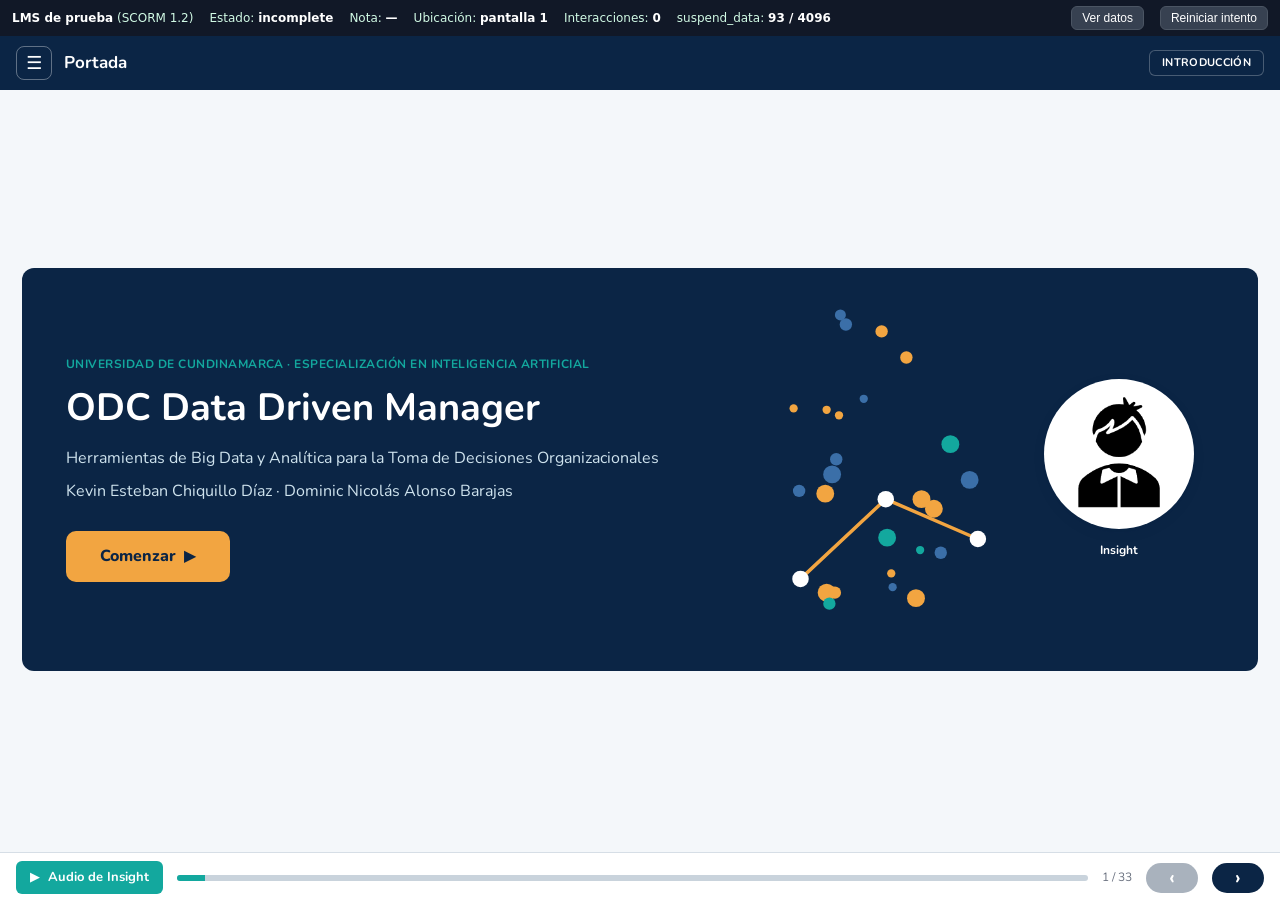
==== probar-lms.html @ 18476407 "ODC Data Driven Manager: paquete SCORM 1.2 inicial 33 pantallas del storyboard con actividades, simu" ====
<!doctype html>
<html lang="es">
<head>
<meta charset="utf-8">
<meta name="viewport" content="width=device-width, initial-scale=1">
<title>LMS de prueba · SCORM 1.2</title>
<style>
  body { margin: 0; font-family: "Segoe UI", system-ui, sans-serif; background: #111827; }
  .bar { display: flex; flex-wrap: wrap; gap: 6px 16px; align-items: center; padding: 6px 12px; color: #D1FAE5; font-size: 12px; }
  .bar b { color: #fff; }
  .bar span { white-space: nowrap; }
  .bar button { margin-left: auto; background: #374151; color: #fff; border: 1px solid #4B5563; border-radius: 6px; padding: 4px 10px; font-size: 12px; cursor: pointer; }
  .bar button:hover { background: #4B5563; }
  iframe { width: 100%; height: calc(100vh - 34px); border: 0; display: block; background: #fff; }
</style>
<script>
  /*
   * Simula la API SCORM 1.2 que Moodle le entrega al paquete.
   * Los datos se guardan en localStorage para que, al recargar, el curso "continúe donde lo dejó"
   * igual que en Moodle. El botón "Reiniciar intento" los borra.
   */
  var KEY = 'lms-prueba-cmi';
  var cmi;
  try { cmi = JSON.parse(localStorage.getItem(KEY)) || null; } catch (e) { cmi = null; }
  if (!cmi) cmi = { 'cmi.core.lesson_status': 'not attempted', 'cmi.interactions._count': '0' };
  function persist() { try { localStorage.setItem(KEY, JSON.stringify(cmi)); } catch (e) {} refreshBar(); }

  window.API = {
    LMSInitialize: function () { return 'true'; },
    LMSGetValue: function (k) { return cmi[k] || ''; },
    LMSSetValue: function (k, v) {
      v = String(v);
      if (k === 'cmi.suspend_data' && v.length > 4096) return 'false';
      var m = k.match(/^cmi\.interactions\.(\d+)\.id$/);
      if (m) cmi['cmi.interactions._count'] = String(Math.max(+cmi['cmi.interactions._count'], +m[1] + 1));
      cmi[k] = v;
      return 'true';
    },
    LMSCommit: function () { persist(); return 'true'; },
    LMSFinish: function () { persist(); return 'true'; },
    LMSGetLastError: function () { return '0'; },
    LMSGetErrorString: function () { return ''; },
    LMSGetDiagnostic: function () { return ''; }
  };

  function refreshBar() {
    var set = function (id, v) { var el = document.getElementById(id); if (el) el.textContent = v || '—'; };
    var loc = cmi['cmi.core.lesson_location'];
    set('st', cmi['cmi.core.lesson_status']);
    set('sc', cmi['cmi.core.score.raw']);
    set('lo', loc ? 'pantalla ' + (parseInt(loc, 10) + 1) : '');
    set('it', cmi['cmi.interactions._count']);
    set('sd', (cmi['cmi.suspend_data'] || '').length + ' / 4096');
  }
  function resetAttempt() {
    try { localStorage.removeItem(KEY); } catch (e) {}
    location.reload();
  }
  function dump() {
    console.table(cmi);
    alert('Los datos SCORM completos se imprimieron en la consola (F12).');
  }
</script>
</head>
<body>
  <div class="bar">
    <span><b>LMS de prueba</b> (SCORM 1.2)</span>
    <span>Estado: <b id="st">—</b></span>
    <span>Nota: <b id="sc">—</b></span>
    <span>Ubicación: <b id="lo">—</b></span>
    <span>Interacciones: <b id="it">—</b></span>
    <span>suspend_data: <b id="sd">—</b></span>
    <button onclick="dump()">Ver datos</button>
    <button onclick="resetAttempt()" style="margin-left:0">Reiniciar intento</button>
  </div>
  <iframe src="scorm/index.html" title="Curso"></iframe>
  <script>refreshBar();</script>
</body>
</html>
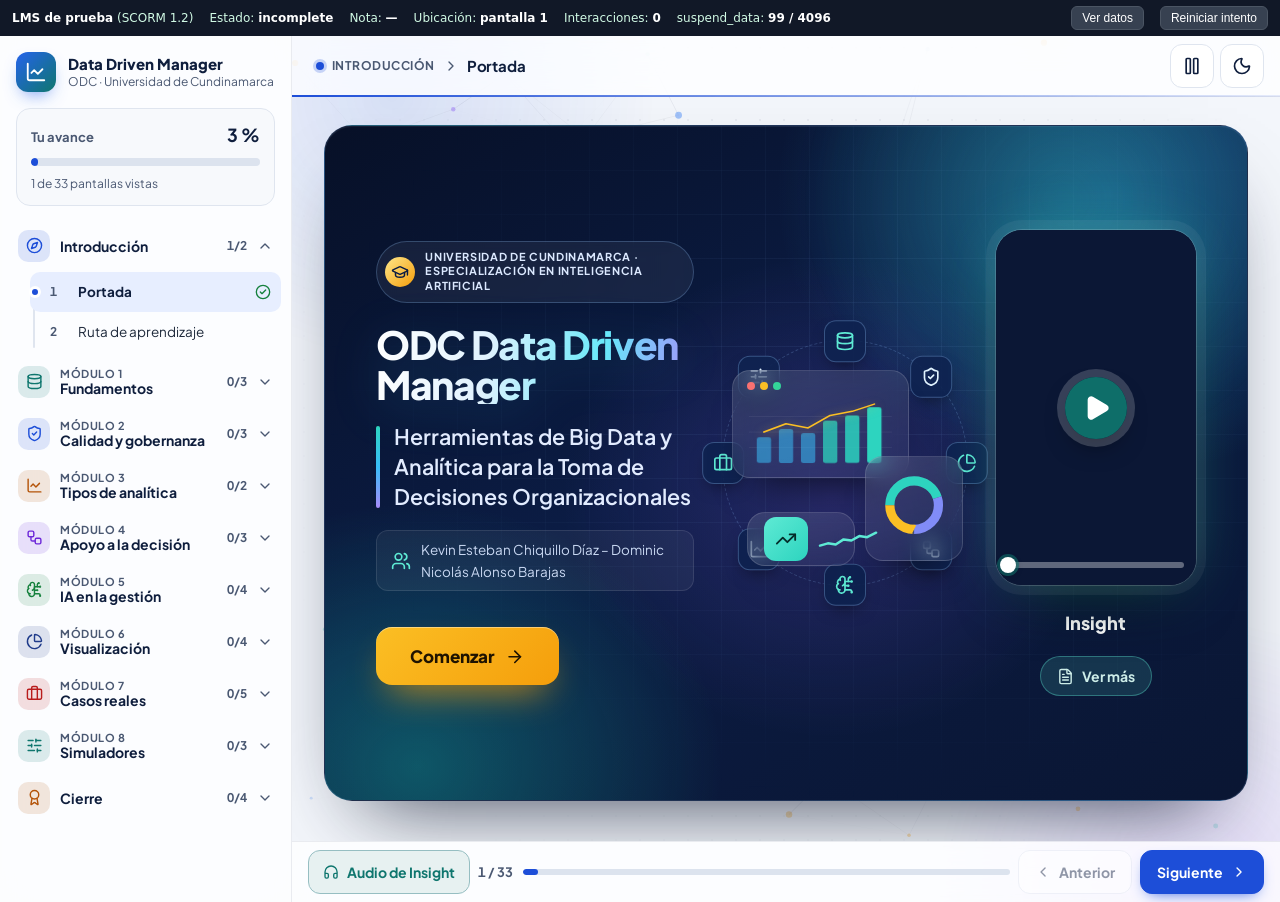
==== commit 530b5208: "Respeta el límite de 3 intentos al volver al curso Revisión de las actividades 1 a 7, los simuladore" ====
--- a/probar-lms.html
+++ b/probar-lms.html
@@ -23,7 +23,8 @@
   var cmi;
   try { cmi = JSON.parse(localStorage.getItem(KEY)) || null; } catch (e) { cmi = null; }
   if (!cmi) cmi = { 'cmi.core.lesson_status': 'not attempted', 'cmi.interactions._count': '0' };
-  function persist() { try { localStorage.setItem(KEY, JSON.stringify(cmi)); } catch (e) {} refreshBar(); }
+  var resetting = false; // al reiniciar, el curso no debe volver a guardar sus datos al cerrarse
+  function persist() { if (resetting) return; try { localStorage.setItem(KEY, JSON.stringify(cmi)); } catch (e) {} refreshBar(); }
 
   window.API = {
     LMSInitialize: function () { return 'true'; },
@@ -53,6 +54,7 @@
     set('sd', (cmi['cmi.suspend_data'] || '').length + ' / 4096');
   }
   function resetAttempt() {
+    resetting = true;
     try { localStorage.removeItem(KEY); } catch (e) {}
     location.reload();
   }
